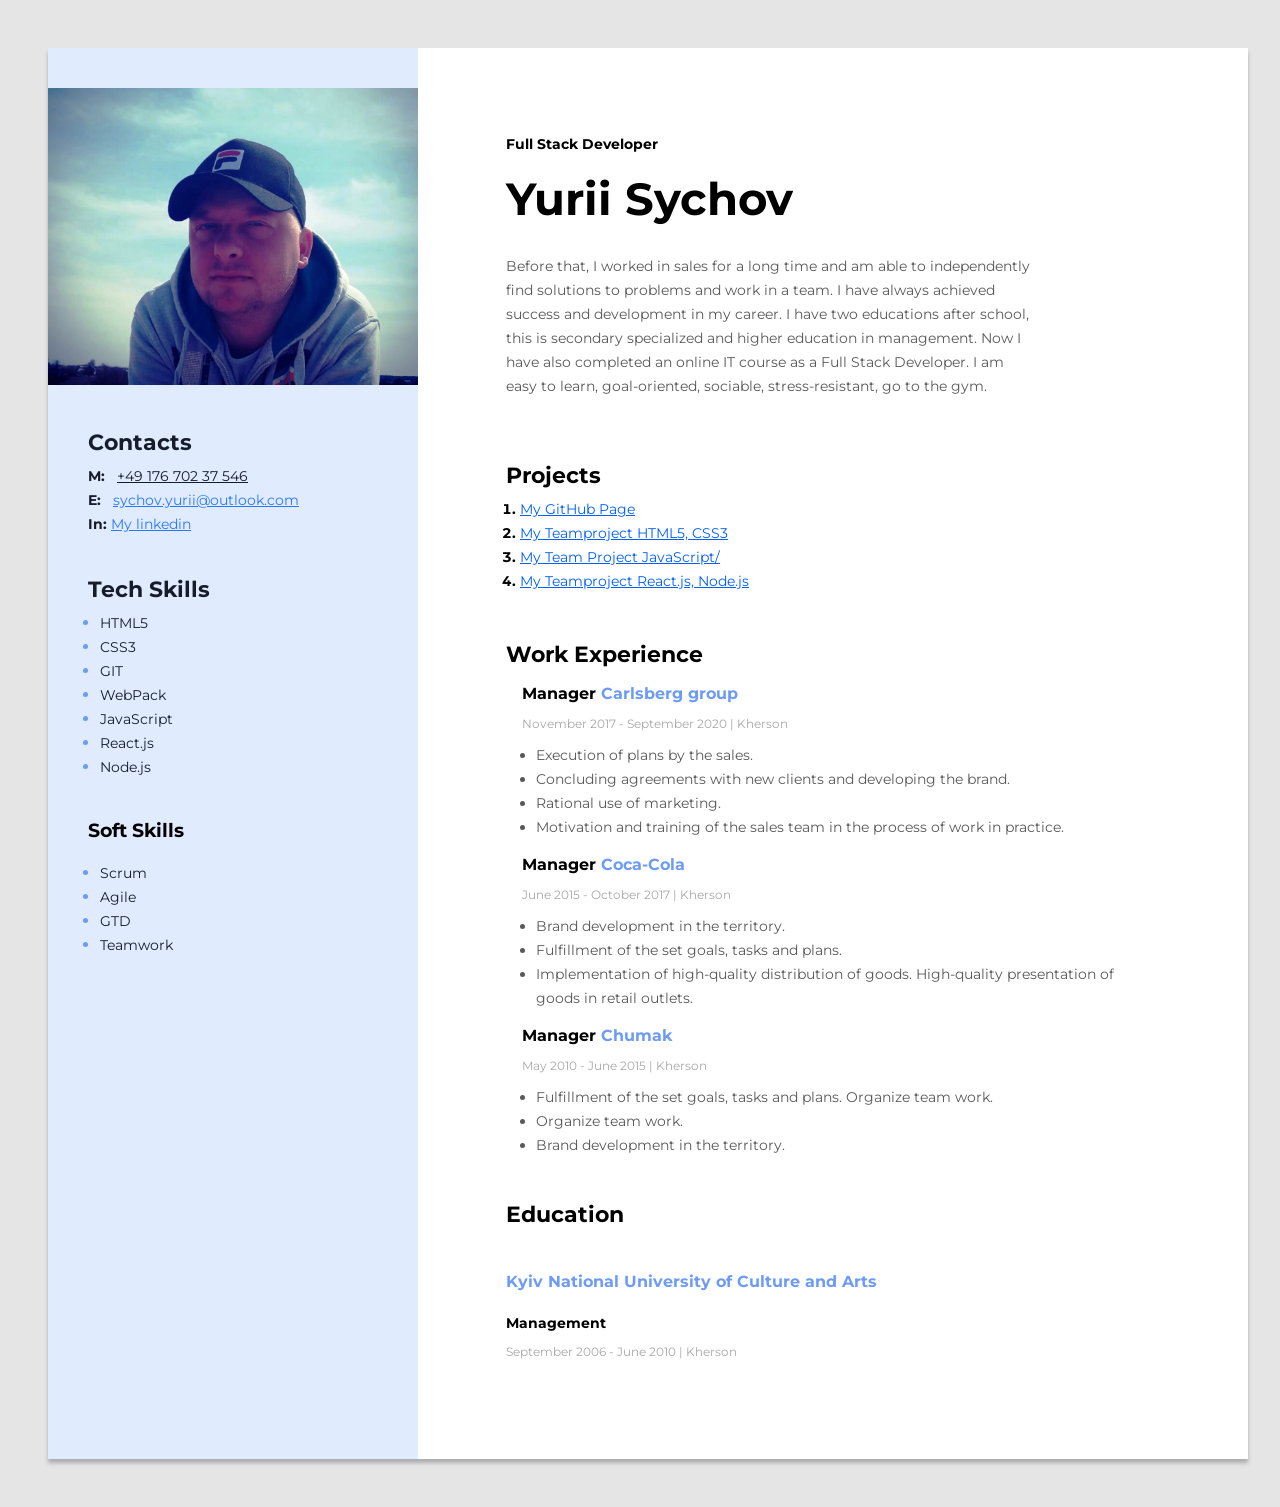
==== index.html @ a3425a91 "update" ====
<!DOCTYPE html>
<html lang="en">
  <head>
    <meta charset="UTF-8" />
    <meta http-equiv="X-UA-Compatible" content="IE=edge" />
    <meta name="viewport" content="width=device-width, initial-scale=1.0" />

    <link rel="preconnect" href="https://fonts.googleapis.com" />
    <link rel="preconnect" href="https://fonts.gstatic.com" crossorigin />
    <link
      href="https://fonts.googleapis.com/css2?family=Montserrat:wght@400;700&display=swap"
      rel="stylesheet"
    />
    <link rel="stylesheet" href="./css/styles.css" />
    <title>My resume</title>
  </head>
  <body>
    <!-- wrapper   -->
    <div class="wrapper">
      <!-- Main content -->
      <div class="main-content">
        <!-- About me  -->
        <div class="about-me-container">
          <h2 class="my-profession">Full Stack Developer</h2>
          <h1 class="my-name">Yurii Sychov</h1>
          <p class="my-descr">
            Before that, I worked in sales for a long time and am able to
            independently find solutions to problems and work in a team. I have
            always achieved success and development in my career. I have two
            educations after school, this is secondary specialized and higher
            education in management. Now I have also completed an online IT
            course as a Full Stack Developer. I am easy to learn, goal-oriented,
            sociable, stress-resistant, go to the gym.
          </p>
        </div>
        <!-- My projects -->
        <div class="projects-container">
          <h3 class="main-content-title">Projects</h3>
          <ol class="project-list">
            <li class="project-item">
              <a
                href="https://github.com/Sychov-Yurii"
                class="projetc-item-link"
                >My GitHub Page</a
              >
              <span class="project-item-descr"> </span>
            </li>
            <li class="project-item">
              <a
                href="https://zelenro.github.io/project-group-12/"
                class="projetc-item-link"
                >My Teamproject HTML5, CSS3</a
              >
              <span class="project-item-descr"> </span>
            </li>
            <li class="project-item">
              <a
                href="https://github.com/Sychov-Yurii"
                class="projetc-item-link"
                >My Team Project JavaScript/</a
              >
              <span class="project-item-descr"> </span>
            </li>
            <li class="project-item">
              <a
                href="https://github.com/Sychov-Yurii"
                class="projetc-item-link"
                >My Teamproject React.js, Node.js</a
              >
              <span class="project-item-descr"> </span>
            </li>
          </ol>
        </div>
        <!-- Work experience -->
        <div class="work-experience-container">
          <h3 class="main-content-title">Work Experience</h3>
          <!-- Company 1-->
          <div class="work-experience-place">
            <h4 class="work-experience-position">
              Manager
              <span class="work-experience-company">Carlsberg group</span>
            </h4>
            <p class="work-period">November 2017 - September 2020 | Kherson</p>
            <ul class="work-duties-list">
              <li class="work-duties">Execution of plans by the sales.</li>
              <li class="work-duties">
                Concluding agreements with new clients and developing the brand.
              </li>
              <li class="work-duties">Rational use of marketing.</li>
              <li class="work-duties">
                Motivation and training of the sales team in the process of work
                in practice.
              </li>
            </ul>
          </div>
          <!-- Company 2-->
          <div class="work-experience-place">
            <h4 class="work-experience-position">
              Manager
              <span class="work-experience-company">Coca-Cola </span>
            </h4>
            <p class="work-period">June 2015 - October 2017 | Kherson</p>
            <ul class="work-duties-list">
              <li class="work-duties">Brand development in the territory.</li>
              <li class="work-duties">
                Fulfillment of the set goals, tasks and plans.
              </li>
              <li class="work-duties">
                Implementation of high-quality distribution of goods.
                High-quality presentation of goods in retail outlets.
              </li>
            </ul>
          </div>
          <!-- Company 3-->
          <div class="work-experience-place">
            <h4 class="work-experience-position">
              Manager
              <span class="work-experience-company">Chumak</span>
            </h4>
            <p class="work-period">May 2010 - June 2015 | Kherson</p>
            <ul class="work-duties-list">
              <li class="work-duties">
                Fulfillment of the set goals, tasks and plans. Organize team
                work.
              </li>
              <li class="work-duties">Organize team work.</li>
              <li class="work-duties">Brand development in the territory.</li>
            </ul>
          </div>
        </div>
        <!-- Education -->
        <h3 class="education-title">Education</h3>
        <div>
          <h4 class="education-company">
            Kyiv National University of Culture and Arts
          </h4>
          <h5 class="education-position">Management</h5>
          <p class="education-period">September 2006 - June 2010 | Kherson</p>
        </div>
        <!-- <a
          class="href-resume"
          href="https://sychov-yurii.github.io/resume-project/"
          >my resume</a -->
      </div>
      <!-- Sidebar -->
      <aside class="sidebar">
        <img
          src="./img/frame-1.jpg"
          alt="My photo"
          width="370px"
          class="my-photo"
        />
        <!-- Contacts -->
        <div class="contacts-container">
          <h3 class="sidebar-title">Contacts</h3>
          <p class="contacts-item">
            <span class="contacts-type">M: </span>
            <a href="tel:+380669087545" class="contacts-numbers"
              >+49 176 702 37 546</a
            >
          </p>
          <p class="contacts-item">
            <span class="contacts-type">E: </span>
            <a href="mailto:sychev.yurij@gmail.com" class="contacts-email"
              >sychov.yurii@outlook.com</a
            >
          </p>
          <p class="contacts-item">
            <span class="contacts-type">
              In:
              <a
                href="https://www.linkedin.com/in/yurii-sychov-b35a40267/"
                class="contacts-email"
                >My linkedin</a
              >
            </span>
          </p>
        </div>
        <!-- Tech skils -->
        <div class="tech-skills-container">
          <h3 class="sidebar-title">Tech Skills</h3>
          <ul class="skills-list">
            <li class="skills-list-item">
              <span class="skills-list-text">HTML5 </span>
            </li>
            <li class="skills-list-item">
              <span class="skills-list-text">CSS3 </span>
            </li>
            <li class="skills-list-item">
              <span class="skills-list-text">GIT </span>
            </li>
            <li class="skills-list-item">
              <span class="skills-list-text">WebPack </span>
            </li>
            <li class="skills-list-item">
              <span class="skills-list-text">JavaScript </span>
            </li>
            <li class="skills-list-item">
              <span class="skills-list-text">React.js </span>
            </li>
            <li class="skills-list-item">
              <span class="skills-list-text">Node.js </span>
            </li>
          </ul>
        </div>
        <!-- Soft skils -->
        <div class="soft-skills-container">
          <h3 class="soft-skills-title">Soft Skills</h3>
          <ul class="soft-skills-list">
            <li class="soft-skills-item">
              <span class="soft-skills-text">Scrum </span>
            </li>
            <li class="soft-skills-item">
              <span class="soft-skills-text">Agile </span>
            </li>
            <li class="soft-skills-item">
              <span class="soft-skills-text">GTD </span>
            </li>
            <li class="soft-skills-item">
              <span class="soft-skills-text">Teamwork </span>
            </li>
          </ul>
        </div>
      </aside>
    </div>
  </body>
</html>
---- css/styles.css ----
body { 
    font-family: 'Montserrat', sans-serif;
    background-color:#E5E5E5;
    padding: 40px;
}

.wrapper {
    display: flex;    
    flex-direction: row-reverse;
    background: #ffffff;
    width: 1200px;
    margin: 0 auto;
    box-shadow: 0px 4px 4px rgba(0, 0, 0, 0.25);    
}

/* Main content */

.main-content {
    padding: 88px;
}

.main-content-title {
    font-style: normal;
    font-weight: 700;
    font-size: 22px;
    line-height: 27px;
    color: #000000;
    margin: 0 0 8px 0;
}

/* About me */

.my-profession {
    font-style: normal;
    font-weight: 700;
    font-size: 14px;
    line-height: 17px;
    color: #000000;
    margin: 0 0 18px 0;
}

.my-name {
    font-style: normal;
    font-weight: 700;
    font-size: 45px;
    line-height: 55px;
    color: #000000;
    margin: 0 0 28px 0;
}

 .my-descr {
    font-style: normal;
    font-weight: 400;
    font-size: 14px;
    line-height: 24px;
    color: #595959;
    width: 525px;
}
 
.about-me-container {
    margin-bottom: 64px;
}

/* Projects */

.project-item {
    font-style: normal;
    font-weight: 700;
    font-size: 14px;
    line-height: 24px;
    color: #000000;
}

.project-list {
    padding: 0 0 0 14px;
    margin: 0;
}

.projects-container {
    margin-bottom: 48px;
}

.project-item-descr {
    font-style: normal;
    font-weight: 400;
    font-size: 14px;
    line-height: 24px;
    color: #595959;
}

.projetc-item-link {
    font-style: normal;
    font-weight: 400;
    font-size: 14px;
    line-height: 24px;
    text-decoration-line: underline;
    color: #005FFF;
}

/* Work experience */

.work-experience-container {
    margin-bottom: 44px;
}

.work-experience-position {
    font-style: normal;
    font-weight: 700;
    font-size: 16px;
    line-height: 20px;
    color: #000000;
    margin: 0;
}

.work-experience-company {
    color: #6D9BF5;    
}

.work-experience-place {
    margin: 16px;
}

.work-period {
    font-style: normal;
    font-weight: 400;
    font-size: 12px;
    line-height: 15px;
    color: #A8A8A8;
    max-resolution: 12px 0 8 0;
}

.work-duties {
    font-style: normal;
    font-weight: 400;
    font-size: 14px;
    line-height: 24px;
    color: #595959;
}
.work-duties-list {
    padding: 0 0 0 14px;
    margin: 0;
}

/* Sidebar */

.sidebar {
    width: 380px;
    background: #E0EBFE;  
}

.my-photo {
    margin-top: 40px;
}          

.contacts-container,
.tech-skills-container,
.soft-skills-container {
    margin: 40px 0 0 40px;
}

.sidebar-title {
    font-style: normal;
    font-weight: 700;
    font-size: 22px;
    line-height: 27px;
    color: #161D2A;
    margin-bottom: 8px;
}

/* Contacts */

.contacts-type {
    font-style: normal;
    font-weight: 700;
    font-size: 14px;
    line-height: 24px;
    color: #161D2A;
    margin-right: 8px;
}

.contacts-item {
    margin: 0;
}

.contacts-numbers {
    font-style: normal;
    font-weight: 400;
    font-size: 14px;
    line-height: 24px;
    color: #161D2A;
}

.contacts-email {
    font-style: normal;
    font-weight: 400;
    font-size: 14px;
    line-height: 24px;
    color: #2979FF;
}

/* Education */

.education-title {
    font-style: normal;
    font-weight: 700;
    font-size: 22px;
    line-height: 27px;
    color: #000000;
    margin-bottom: 44px;
}

.education-company {
    font-style: normal;
    font-weight: 700;
    font-size: 16px;
    line-height: 20px;
    color: #6D9BF5;
    margin-bottom: 0 12 0 12px;
}

.education-position {
    font-style: normal;
    font-weight: 700;
    font-size: 14px;
    line-height: 17px;    
    color: #000000;
    margin-bottom: 2px;
}

.education-period {
    font-style: normal;
    font-weight: 400;
    font-size: 12px;
    line-height: 15px;
    color: #A8A8A8;
    margin-bottom: 12px;
}

/* Tech Skills */

.skills-list {
    margin: 0;
    padding: 0 0 0 12px;
}

.skills-list-item {
    color: #6D9BF5;
}

.skills-list-text {
    font-style: normal;
    font-weight: 400;
    font-size: 14px;
    line-height: 24px;
    color: #161D2A;
}

/* Soft Skills */

.soft-skills-list {
    margin: 0;
    padding: 0 0 0 12px;
}

.soft-skills-item {
    color: #6D9BF5;
}

.soft-skills-text{
    font-style: normal;
    font-weight: 400;
    font-size: 14px;
    line-height: 24px;
    color: #161D2A;
}

.href-resume {
    font-style: normal;
    font-weight: 400;
    font-size: 10px;
    line-height: 24px;
    color: #2979FF;
}
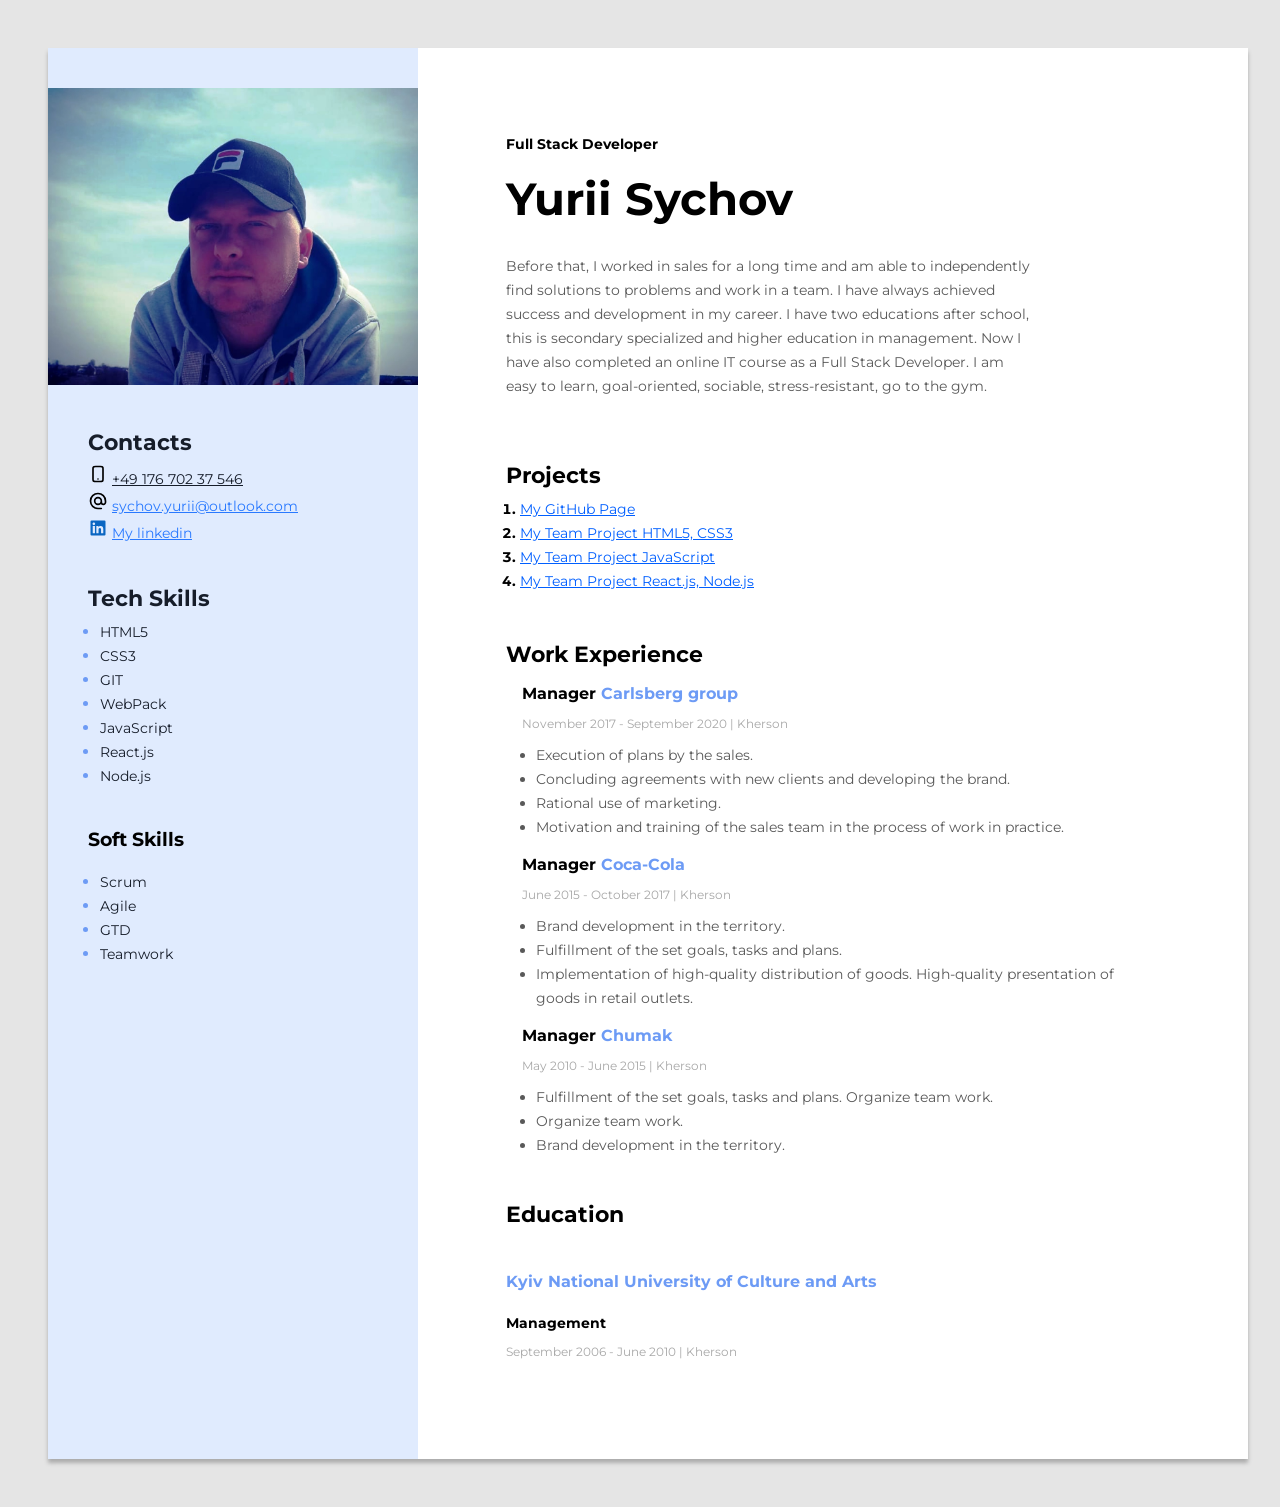
==== commit 6727d4b5: "update" ====
--- a/index.html
+++ b/index.html
@@ -49,7 +49,7 @@
               <a
                 href="https://zelenro.github.io/project-group-12/"
                 class="projetc-item-link"
-                >My Teamproject HTML5, CSS3</a
+                >My Team Project HTML5, CSS3</a
               >
               <span class="project-item-descr"> </span>
             </li>
@@ -57,7 +57,7 @@
               <a
                 href="https://github.com/Sychov-Yurii"
                 class="projetc-item-link"
-                >My Team Project JavaScript/</a
+                >My Team Project JavaScript</a
               >
               <span class="project-item-descr"> </span>
             </li>
@@ -65,7 +65,7 @@
               <a
                 href="https://github.com/Sychov-Yurii"
                 class="projetc-item-link"
-                >My Teamproject React.js, Node.js</a
+                >My Team Project React.js, Node.js</a
               >
               <span class="project-item-descr"> </span>
             </li>
@@ -154,24 +154,71 @@
         <div class="contacts-container">
           <h3 class="sidebar-title">Contacts</h3>
           <p class="contacts-item">
-            <span class="contacts-type">M: </span>
+            <span class="contacts-type">
+              <svg
+                class="svg-icon"
+                xmlns="http://www.w3.org/2000/svg"
+                width="20"
+                height="20"
+                fill="none"
+                viewBox="0 0 24 24"
+              >
+                <path
+                  stroke="#000"
+                  stroke-linecap="round"
+                  stroke-linejoin="round"
+                  stroke-width="2"
+                  d="M12 18h.01M9.2 21h5.6c1.12 0 1.68 0 2.108-.218a2 2 0 0 0 .874-.874C18 19.48 18 18.92 18 17.8V6.2c0-1.12 0-1.68-.218-2.108a2 2 0 0 0-.874-.874C16.48 3 15.92 3 14.8 3H9.2c-1.12 0-1.68 0-2.108.218a2 2 0 0 0-.874.874C6 4.52 6 5.08 6 6.2v11.6c0 1.12 0 1.68.218 2.108a2 2 0 0 0 .874.874C7.52 21 8.08 21 9.2 21Z"
+                />
+              </svg>
+            </span>
             <a href="tel:+380669087545" class="contacts-numbers"
               >+49 176 702 37 546</a
             >
           </p>
           <p class="contacts-item">
-            <span class="contacts-type">E: </span>
+            <span class="contacts-type">
+              <svg
+                class="svg-icon"
+                xmlns="http://www.w3.org/2000/svg"
+                width="20"
+                height="20"
+                fill="none"
+                viewBox="0 0 24 24"
+              >
+                <path
+                  stroke="#000"
+                  stroke-linecap="round"
+                  stroke-linejoin="round"
+                  stroke-width="2"
+                  d="M16 12a4 4 0 1 1-8 0 4 4 0 0 1 8 0Zm0 0v1.5a2.5 2.5 0 0 0 2.5 2.5v0a2.5 2.5 0 0 0 2.5-2.5V12a9 9 0 1 0-9 9h4"
+                />
+              </svg>
+            </span>
             <a href="mailto:sychev.yurij@gmail.com" class="contacts-email"
               >sychov.yurii@outlook.com</a
             >
           </p>
           <p class="contacts-item">
             <span class="contacts-type">
-              In:
+              <svg
+                class="svg-icon"
+                xmlns="http://www.w3.org/2000/svg"
+                width="20"
+                height="20"
+                fill="none"
+                viewBox="0 0 16 16"
+              >
+                <path
+                  fill="#0A66C2"
+                  d="M12.225 12.225h-1.778V9.44c0-.664-.012-1.519-.925-1.519-.926 0-1.068.724-1.068 1.47v2.834H6.676V6.498h1.707v.783h.024c.348-.594.996-.95 1.684-.925 1.802 0 2.135 1.185 2.135 2.728l-.001 3.14zM4.67 5.715a1.037 1.037 0 0 1-1.032-1.031c0-.566.466-1.032 1.032-1.032.566 0 1.031.466 1.032 1.032 0 .566-.466 1.032-1.032 1.032zm.889 6.51h-1.78V6.498h1.78v5.727zM13.11 2H2.885A.88.88 0 0 0 2 2.866v10.268a.88.88 0 0 0 .885.866h10.226a.882.882 0 0 0 .889-.866V2.865a.88.88 0 0 0-.889-.864z"
+                />
+              </svg>
               <a
                 href="https://www.linkedin.com/in/yurii-sychov-b35a40267/"
                 class="contacts-email"
-                >My linkedin</a
+              >
+                My linkedin</a
               >
             </span>
           </p>
--- a/css/styles.css
+++ b/css/styles.css
@@ -174,12 +174,11 @@
     font-weight: 700;
     font-size: 14px;
     line-height: 24px;
-    color: #161D2A;
-    margin-right: 8px;
+    color: #161D2A;    
 }
 
 .contacts-item {
-    margin: 0;
+    margin: auto;
 }
 
 .contacts-numbers {
@@ -280,4 +279,8 @@
     font-size: 10px;
     line-height: 24px;
     color: #2979FF;
-}+}
+
+.svg-icon {
+    gap: 10px;
+    }    
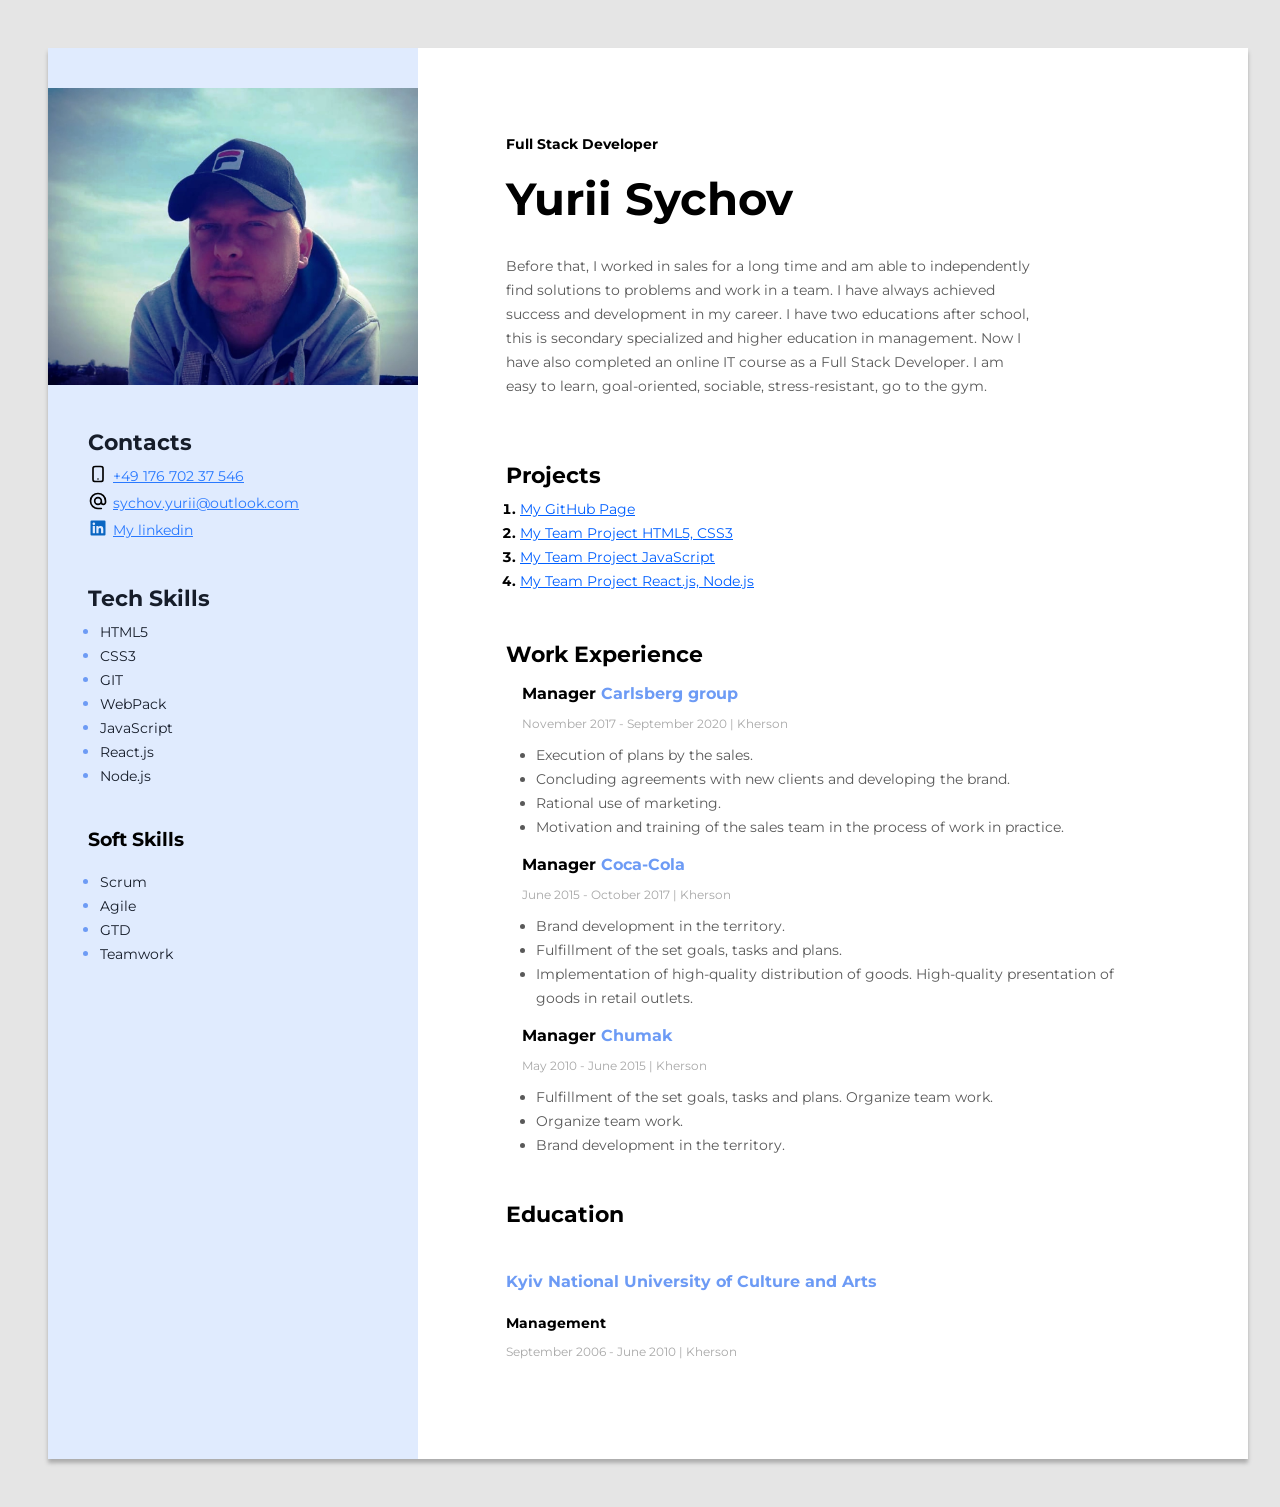
==== commit 594c72b3: "add svg to kontakts and update project page" ====
--- a/index.html
+++ b/index.html
@@ -202,7 +202,6 @@
           <p class="contacts-item">
             <span class="contacts-type">
               <svg
-                class="svg-icon"
                 xmlns="http://www.w3.org/2000/svg"
                 width="20"
                 height="20"
@@ -214,6 +213,28 @@
                   d="M12.225 12.225h-1.778V9.44c0-.664-.012-1.519-.925-1.519-.926 0-1.068.724-1.068 1.47v2.834H6.676V6.498h1.707v.783h.024c.348-.594.996-.95 1.684-.925 1.802 0 2.135 1.185 2.135 2.728l-.001 3.14zM4.67 5.715a1.037 1.037 0 0 1-1.032-1.031c0-.566.466-1.032 1.032-1.032.566 0 1.031.466 1.032 1.032 0 .566-.466 1.032-1.032 1.032zm.889 6.51h-1.78V6.498h1.78v5.727zM13.11 2H2.885A.88.88 0 0 0 2 2.866v10.268a.88.88 0 0 0 .885.866h10.226a.882.882 0 0 0 .889-.866V2.865a.88.88 0 0 0-.889-.864z"
                 />
               </svg>
+            </span>
+            <a
+              href="https://www.linkedin.com/in/yurii-sychov-b35a40267/"
+              class="contacts-email"
+              >My linkedin</a
+            >
+          </p>
+          <!-- <p class="contacts-item">
+            <span class="contacts-type">
+              <svg
+                class="svg-icon"
+                xmlns="http://www.w3.org/2000/svg"
+                width="20"
+                height="20"
+                fill="none"
+                viewBox="0 0 16 16"
+              >
+                <path
+                  fill="#0A66C2"
+                  d="M12.225 12.225h-1.778V9.44c0-.664-.012-1.519-.925-1.519-.926 0-1.068.724-1.068 1.47v2.834H6.676V6.498h1.707v.783h.024c.348-.594.996-.95 1.684-.925 1.802 0 2.135 1.185 2.135 2.728l-.001 3.14zM4.67 5.715a1.037 1.037 0 0 1-1.032-1.031c0-.566.466-1.032 1.032-1.032.566 0 1.031.466 1.032 1.032 0 .566-.466 1.032-1.032 1.032zm.889 6.51h-1.78V6.498h1.78v5.727zM13.11 2H2.885A.88.88 0 0 0 2 2.866v10.268a.88.88 0 0 0 .885.866h10.226a.882.882 0 0 0 .889-.866V2.865a.88.88 0 0 0-.889-.864z"
+                />
+              </svg>
               <a
                 href="https://www.linkedin.com/in/yurii-sychov-b35a40267/"
                 class="contacts-email"
@@ -221,7 +242,7 @@
                 My linkedin</a
               >
             </span>
-          </p>
+          </p> -->
         </div>
         <!-- Tech skils -->
         <div class="tech-skills-container">
--- a/css/styles.css
+++ b/css/styles.css
@@ -179,6 +179,8 @@
 
 .contacts-item {
     margin: auto;
+    display: flex;
+    gap: 5px;
 }
 
 .contacts-numbers {
@@ -186,7 +188,7 @@
     font-weight: 400;
     font-size: 14px;
     line-height: 24px;
-    color: #161D2A;
+    color: #2979FF;
 }
 
 .contacts-email {
@@ -272,15 +274,15 @@
     line-height: 24px;
     color: #161D2A;
 }
-
+/* 
 .href-resume {
     font-style: normal;
     font-weight: 400;
     font-size: 10px;
     line-height: 24px;
     color: #2979FF;
-}
+} */
 
 .svg-icon {
-    gap: 10px;
+    margin-right: ;
     }    
